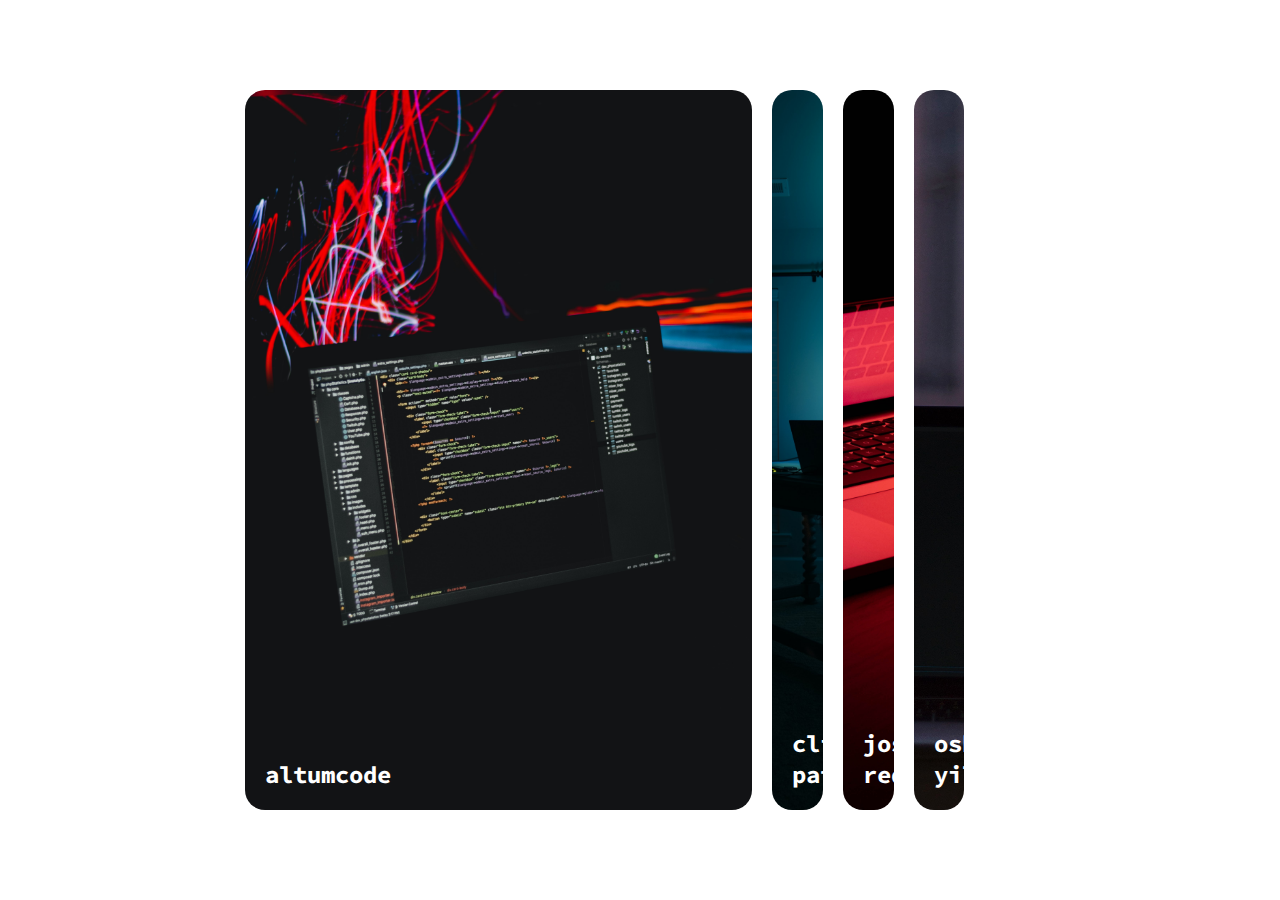
==== index2.html @ 18bf28c9 "JS add class and remove class" ====
<!DOCTYPE html>
<html lang="en">
<head>
    <meta charset="UTF-8">
    <meta name="viewport" content="width=device-width, initial-scale=1.0">
    <meta name="viewport" content="width=device-width, initial-scale=1, minimum-scale=1" />
    
    <link rel="stylesheet" href="./assests/style2.css">
    <title>My Photography</title>
</head>
<body>
    
    <div class="container">
        <div class="panel2 active2" style="background-image: url('./assests/images/1.jpg');">
            <h3>
                altumcode
            </h3>
        </div>
        <div class="panel2" style="background-image: url('./assests/images/2.jpg');">
            <h3>
                clint patterson
            </h3>
        </div>
        <div class="panel2" style="background-image: url('./assests/images/3.jpg');">
            <h3>
                joshua reddekopp
            </h3>
        </div>
        <div class="panel2" style="background-image: url('./assests/images/4.jpg');">
            <h3>
                oskar yildiz
            </h3>
        </div>
        <div class="panel2" style="background-image: url('./assests/images/5.jpg');">
            <h3>
                this is engineering
            </h3>
        </div>
        
        
        
        
        
    </div>
    
    
    
    
    
    <script src="./assests/scripts2.js"></script>

    

</body>
</html>
---- assests/style2.css ----
@import url('https://fonts.googleapis.com/css2?family=Source+Code+Pro&display=swap');

*{

    box-sizing: border-box;
}

body{

    font-family: 'Source Code Pro', monospace;
    margin: 0;
    display: flex;
    align-items: center;
    justify-content: center;
    height: 100vh;
    overflow: hidden;
}

.container{
    display: flex;
    width: 90vh;
}
.panel2{
    background-size: cover; 
    /* this made the image the entire backround of the panel */
    height: 80vh;
    background-position: center;
    background-repeat: no-repeat;
    border-radius: 20px;
    cursor: pointer;
    color: white;
    flex: 0.5;
    margin: 10px;
    position: relative;
    transition: flex 0.7s ease-in;

}
.panel2 h3{
    font-size: 24px;
    position: absolute;
    bottom: 20px;
    left: 20px;
    margin: 0;
    /* opacity: 0; */

}
.panel2.active2{
    flex: 5;

}
.panel2.active2 h3{
    opacity: 1;
    transition: opacity 0.3s ease-in 0.4s;
}
@media only screen and (max-width: 480){
    .container{
        width:100vh;
    }
    .panel2:nth-of-type(4), .panel2:nth-of-type(5){
        display:none;
    }
}
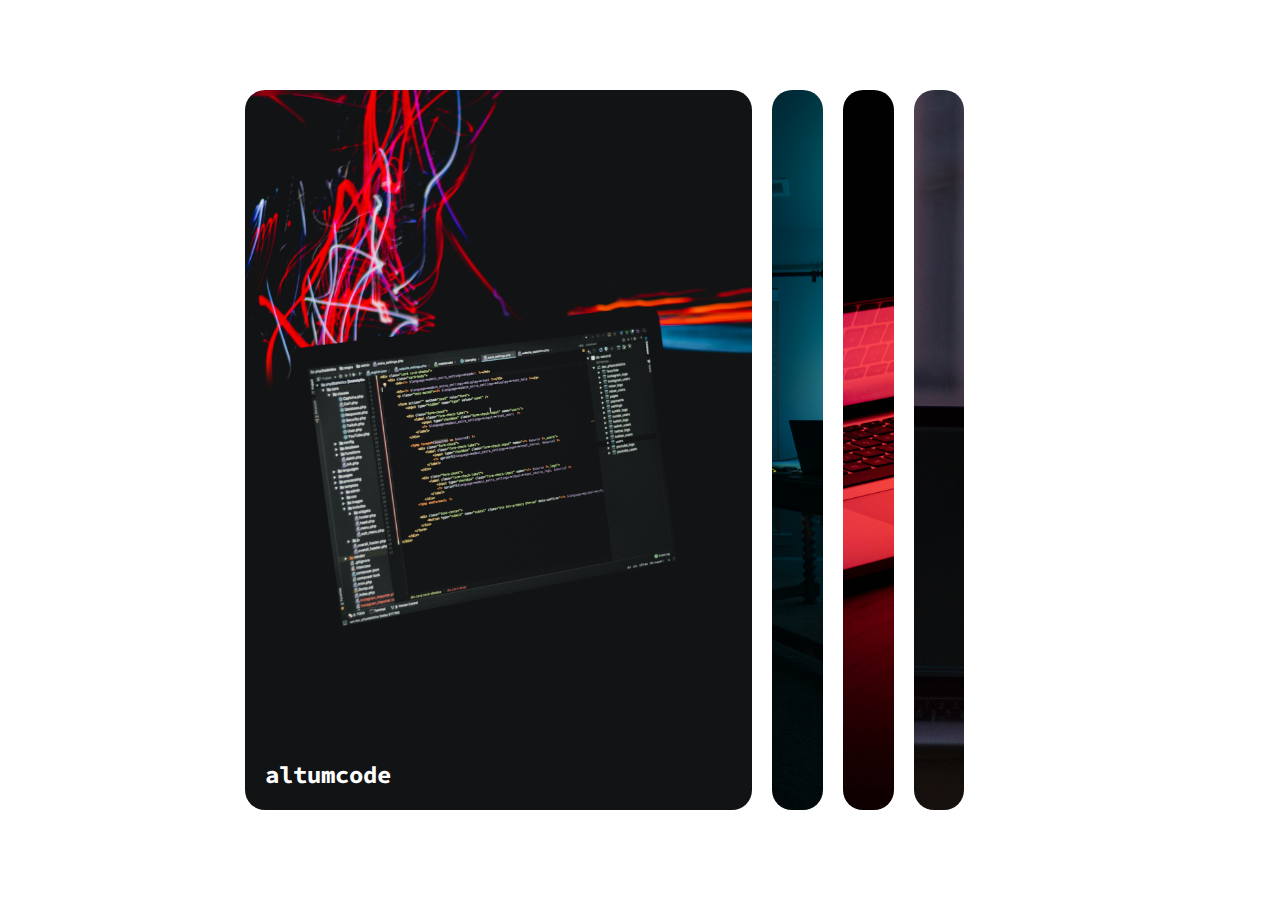
==== commit 4645caeb: "fixing bug in media query" ====
--- a/index2.html
+++ b/index2.html
@@ -48,8 +48,5 @@
     
     
     <script src="./assests/scripts2.js"></script>
-
-    
-
 </body>
 </html>--- a/assests/style2.css
+++ b/assests/style2.css
@@ -32,7 +32,8 @@
     flex: 0.5;
     margin: 10px;
     position: relative;
-    transition: flex 0.7s ease-in;
+    /* transition: flex 0.7s ease-in; */
+    -webkit-transition: all 700ms ease-in;
 
 }
 .panel2 h3{
@@ -41,7 +42,7 @@
     bottom: 20px;
     left: 20px;
     margin: 0;
-    /* opacity: 0; */
+    opacity: 0;
 
 }
 .panel2.active2{
@@ -52,11 +53,17 @@
     opacity: 1;
     transition: opacity 0.3s ease-in 0.4s;
 }
-@media only screen and (max-width: 480){
+
+
+
+@media (max-width: 480px){
     .container{
         width:100vh;
     }
-    .panel2:nth-of-type(4), .panel2:nth-of-type(5){
+    .panel2:nth-of-type(4), 
+    .panel2:nth-of-type(5) {
         display:none;
     }
 }
+
+
